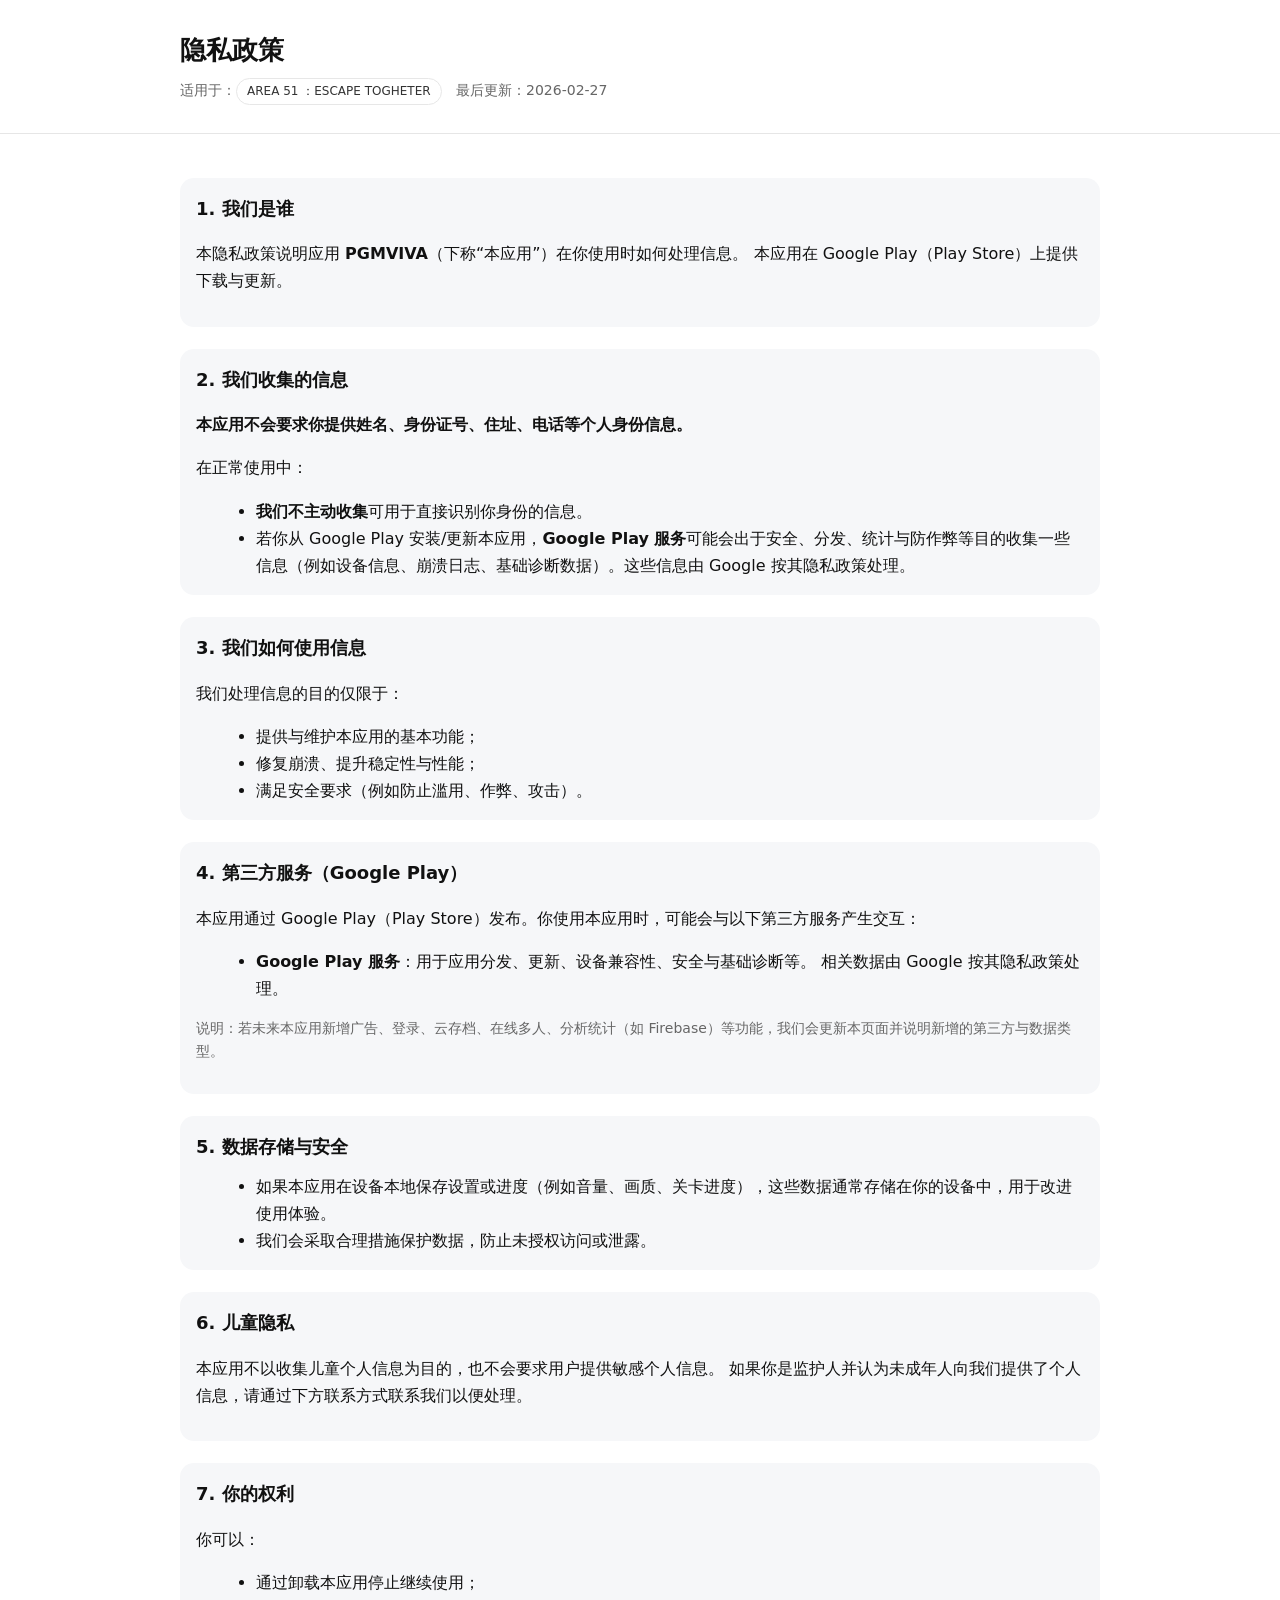
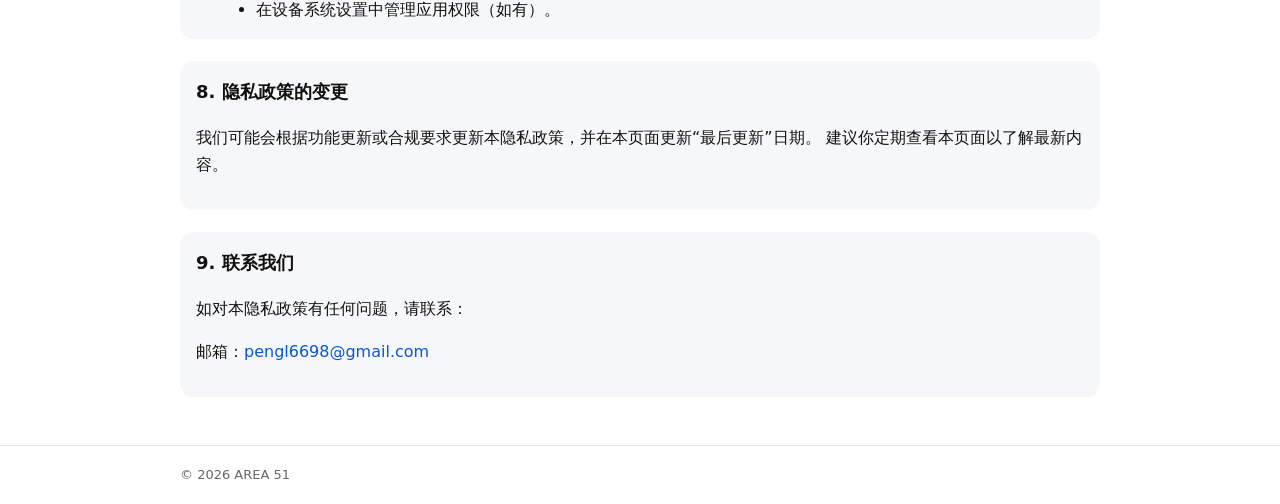
==== index.html @ 6dd810e4 "Update index.html" ====
<!doctype html>
<html lang="zh-CN">
<head>
  <meta charset="utf-8" />
  <meta name="viewport" content="width=device-width,initial-scale=1" />
  <title>隐私政策 - AREA 51</title>
  <meta name="description" content="AREA 51 的隐私政策" />
  <style>
    :root { --fg:#111; --muted:#666; --bg:#fff; --card:#f6f7f9; --link:#0b57d0; }
    body{
      margin:0; background:var(--bg); color:var(--fg);
      font-family:system-ui,-apple-system,Segoe UI,Roboto,Helvetica,Arial,"Noto Sans","PingFang SC","Microsoft YaHei",sans-serif;
      line-height:1.7;
    }
    header{ padding:28px 16px; border-bottom:1px solid #e6e6e6; }
    main{ max-width:920px; margin:0 auto; padding:22px 16px 48px; }
    h1{ margin:0 0 6px; font-size:26px; }
    .sub{ color:var(--muted); font-size:14px; }
    section{ margin-top:22px; padding:16px; background:var(--card); border-radius:14px; }
    h2{ margin:0 0 10px; font-size:18px; }
    ul{ margin:10px 0 0 20px; }
    a{ color:var(--link); text-decoration:none; }
    a:hover{ text-decoration:underline; }
    code{ background:#fff; padding:2px 6px; border-radius:8px; border:1px solid #e7e7e7; }
    footer{ color:var(--muted); font-size:13px; padding:18px 16px; border-top:1px solid #e6e6e6; }
    .pill{ display:inline-block; padding:2px 10px; border-radius:999px; background:#fff; border:1px solid #e7e7e7; font-size:12px; color:#333; }
  </style>
</head>
<body>
  <header>
    <main style="padding:0 16px; max-width:920px;">
      <h1>隐私政策</h1>
      <div class="sub">
        适用于：<span class="pill">AREA 51 ：ESCAPE TOGHETER</span>
        <span style="margin-left:10px;">最后更新：2026-02-27</span>
      </div>
    </main>
  </header>

  <main>
    <section>
      <h2>1. 我们是谁</h2>
      <p>
        本隐私政策说明应用 <strong>PGMVIVA</strong>（下称“本应用”）在你使用时如何处理信息。
        本应用在 Google Play（Play Store）上提供下载与更新。
      </p>
    </section>

    <section>
      <h2>2. 我们收集的信息</h2>
      <p><strong>本应用不会要求你提供姓名、身份证号、住址、电话等个人身份信息。</strong></p>
      <p>在正常使用中：</p>
      <ul>
        <li><strong>我们不主动收集</strong>可用于直接识别你身份的信息。</li>
        <li>若你从 Google Play 安装/更新本应用，<strong>Google Play 服务</strong>可能会出于安全、分发、统计与防作弊等目的收集一些信息（例如设备信息、崩溃日志、基础诊断数据）。这些信息由 Google 按其隐私政策处理。</li>
      </ul>
    </section>

    <section>
      <h2>3. 我们如何使用信息</h2>
      <p>我们处理信息的目的仅限于：</p>
      <ul>
        <li>提供与维护本应用的基本功能；</li>
        <li>修复崩溃、提升稳定性与性能；</li>
        <li>满足安全要求（例如防止滥用、作弊、攻击）。</li>
      </ul>
    </section>

    <section>
      <h2>4. 第三方服务（Google Play）</h2>
      <p>
        本应用通过 Google Play（Play Store）发布。你使用本应用时，可能会与以下第三方服务产生交互：
      </p>
      <ul>
        <li>
          <strong>Google Play 服务</strong>：用于应用分发、更新、设备兼容性、安全与基础诊断等。
          相关数据由 Google 按其隐私政策处理。
        </li>
      </ul>
      <p class="sub">
        说明：若未来本应用新增广告、登录、云存档、在线多人、分析统计（如 Firebase）等功能，我们会更新本页面并说明新增的第三方与数据类型。
      </p>
    </section>

    <section>
      <h2>5. 数据存储与安全</h2>
      <ul>
        <li>如果本应用在设备本地保存设置或进度（例如音量、画质、关卡进度），这些数据通常存储在你的设备中，用于改进使用体验。</li>
        <li>我们会采取合理措施保护数据，防止未授权访问或泄露。</li>
      </ul>
    </section>

    <section>
      <h2>6. 儿童隐私</h2>
      <p>
        本应用不以收集儿童个人信息为目的，也不会要求用户提供敏感个人信息。
        如果你是监护人并认为未成年人向我们提供了个人信息，请通过下方联系方式联系我们以便处理。
      </p>
    </section>

    <section>
      <h2>7. 你的权利</h2>
      <p>你可以：</p>
      <ul>
        <li>通过卸载本应用停止继续使用；</li>
        <li>在设备系统设置中管理应用权限（如有）。</li>
      </ul>
    </section>

    <section>
      <h2>8. 隐私政策的变更</h2>
      <p>
        我们可能会根据功能更新或合规要求更新本隐私政策，并在本页面更新“最后更新”日期。
        建议你定期查看本页面以了解最新内容。
      </p>
    </section>

    <section>
      <h2>9. 联系我们</h2>
      <p>如对本隐私政策有任何问题，请联系：</p>
      <p>
        邮箱：<a href="mailto:pengl6698@gmail.com">pengl6698@gmail.com</a>
      </p>
    </section>
  </main>

  <footer>
    <main style="padding:0 16px; max-width:920px;">
      © <span id="y"></span> AREA 51
    </main>
  </footer>

  <script>
    document.getElementById("y").textContent = new Date().getFullYear();
  </script>
</body>
</html>
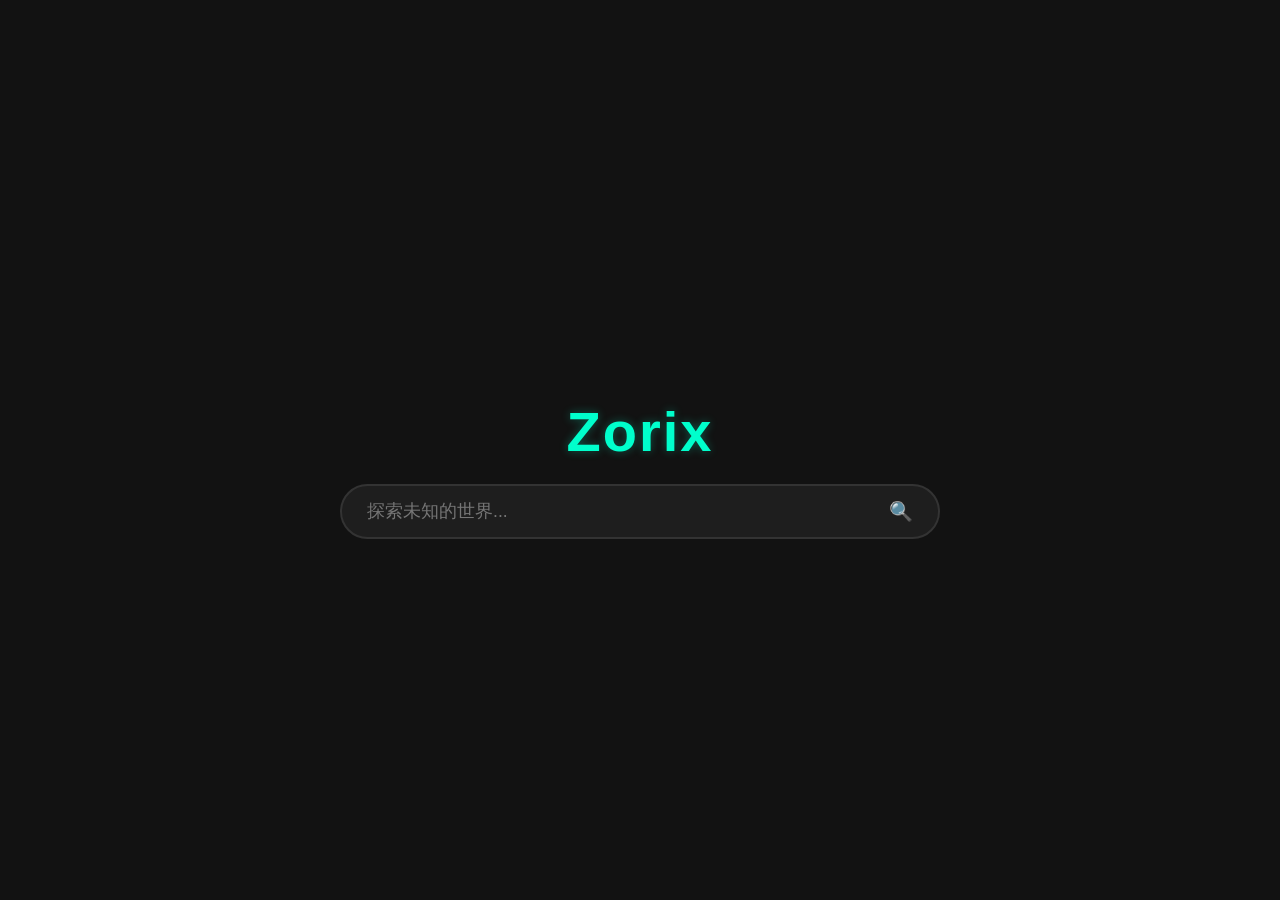
==== commit a09121c1: "cuai ciao" ====
--- a/index.html
+++ b/index.html
@@ -1,137 +1,37 @@
-<!doctype html>
+<!DOCTYPE html>
 <html lang="zh-CN">
 <head>
-  <meta charset="utf-8" />
-  <meta name="viewport" content="width=device-width,initial-scale=1" />
-  <title>隐私政策 - AREA 51</title>
-  <meta name="description" content="AREA 51 的隐私政策" />
-  <style>
-    :root { --fg:#111; --muted:#666; --bg:#fff; --card:#f6f7f9; --link:#0b57d0; }
-    body{
-      margin:0; background:var(--bg); color:var(--fg);
-      font-family:system-ui,-apple-system,Segoe UI,Roboto,Helvetica,Arial,"Noto Sans","PingFang SC","Microsoft YaHei",sans-serif;
-      line-height:1.7;
-    }
-    header{ padding:28px 16px; border-bottom:1px solid #e6e6e6; }
-    main{ max-width:920px; margin:0 auto; padding:22px 16px 48px; }
-    h1{ margin:0 0 6px; font-size:26px; }
-    .sub{ color:var(--muted); font-size:14px; }
-    section{ margin-top:22px; padding:16px; background:var(--card); border-radius:14px; }
-    h2{ margin:0 0 10px; font-size:18px; }
-    ul{ margin:10px 0 0 20px; }
-    a{ color:var(--link); text-decoration:none; }
-    a:hover{ text-decoration:underline; }
-    code{ background:#fff; padding:2px 6px; border-radius:8px; border:1px solid #e7e7e7; }
-    footer{ color:var(--muted); font-size:13px; padding:18px 16px; border-top:1px solid #e6e6e6; }
-    .pill{ display:inline-block; padding:2px 10px; border-radius:999px; background:#fff; border:1px solid #e7e7e7; font-size:12px; color:#333; }
-  </style>
+    <meta charset="UTF-8">
+    <meta name="viewport" content="width=device-width, initial-scale=1.0">
+    <title>Zorix Search</title>
+    <style>
+        body { font-family: 'Segoe UI', Arial, sans-serif; background-color: #121212; color: #e0e0e0; margin: 0; padding: 0; display: flex; flex-direction: column; align-items: center; justify-content: center; min-height: 100vh; }
+        .search-container { text-align: center; width: 100%; max-width: 600px; padding: 20px; }
+        h1 { font-size: 3.5rem; color: #00ffcc; margin-bottom: 20px; letter-spacing: 2px; text-shadow: 0 0 10px rgba(0,255,204,0.3); }
+        .search-box { display: flex; background: #1e1e1e; border: 2px solid #333; border-radius: 30px; padding: 5px 15px; transition: all 0.3s; }
+        .search-box:focus-within { border-color: #00ffcc; box-shadow: 0 0 15px rgba(0,255,204,0.2); }
+        input { flex: 1; background: transparent; border: none; color: white; font-size: 1.1rem; padding: 10px; outline: none; }
+        button { background: transparent; border: none; color: #00ffcc; font-size: 1.2rem; cursor: pointer; padding: 0 10px; }
+        #results { width: 100%; max-width: 800px; margin-top: 30px; padding: 0 20px; display: none; }
+        .result-item { background: #1e1e1e; padding: 15px; border-radius: 8px; margin-bottom: 15px; border-left: 4px solid #00ffcc; }
+        .result-item a { color: #00ffcc; font-size: 1.2rem; text-decoration: none; font-weight: bold; }
+        .result-item a:hover { text-decoration: underline; }
+        .result-item p { color: #aaa; font-size: 0.95rem; margin: 5px 0 0 0; line-height: 1.4; }
+        .searching { color: #aaa; font-style: italic; text-align: center; }
+    </style>
 </head>
 <body>
-  <header>
-    <main style="padding:0 16px; max-width:920px;">
-      <h1>隐私政策</h1>
-      <div class="sub">
-        适用于：<span class="pill">AREA 51 ：ESCAPE TOGHETER</span>
-        <span style="margin-left:10px;">最后更新：2026-02-27</span>
-      </div>
-    </main>
-  </header>
 
-  <main>
-    <section>
-      <h2>1. 我们是谁</h2>
-      <p>
-        本隐私政策说明应用 <strong>PGMVIVA</strong>（下称“本应用”）在你使用时如何处理信息。
-        本应用在 Google Play（Play Store）上提供下载与更新。
-      </p>
-    </section>
+    <div class="search-container" id="main-container">
+        <h1>Zorix</h1>
+        <div class="search-box">
+            <input type="text" id="search-input" placeholder="探索未知的世界..." onkeydown="if(event.key==='Enter') doSearch()">
+            <button onclick="doSearch()">🔍</button>
+        </div>
+    </div>
 
-    <section>
-      <h2>2. 我们收集的信息</h2>
-      <p><strong>本应用不会要求你提供姓名、身份证号、住址、电话等个人身份信息。</strong></p>
-      <p>在正常使用中：</p>
-      <ul>
-        <li><strong>我们不主动收集</strong>可用于直接识别你身份的信息。</li>
-        <li>若你从 Google Play 安装/更新本应用，<strong>Google Play 服务</strong>可能会出于安全、分发、统计与防作弊等目的收集一些信息（例如设备信息、崩溃日志、基础诊断数据）。这些信息由 Google 按其隐私政策处理。</li>
-      </ul>
-    </section>
+    <div id="results"></div>
 
-    <section>
-      <h2>3. 我们如何使用信息</h2>
-      <p>我们处理信息的目的仅限于：</p>
-      <ul>
-        <li>提供与维护本应用的基本功能；</li>
-        <li>修复崩溃、提升稳定性与性能；</li>
-        <li>满足安全要求（例如防止滥用、作弊、攻击）。</li>
-      </ul>
-    </section>
-
-    <section>
-      <h2>4. 第三方服务（Google Play）</h2>
-      <p>
-        本应用通过 Google Play（Play Store）发布。你使用本应用时，可能会与以下第三方服务产生交互：
-      </p>
-      <ul>
-        <li>
-          <strong>Google Play 服务</strong>：用于应用分发、更新、设备兼容性、安全与基础诊断等。
-          相关数据由 Google 按其隐私政策处理。
-        </li>
-      </ul>
-      <p class="sub">
-        说明：若未来本应用新增广告、登录、云存档、在线多人、分析统计（如 Firebase）等功能，我们会更新本页面并说明新增的第三方与数据类型。
-      </p>
-    </section>
-
-    <section>
-      <h2>5. 数据存储与安全</h2>
-      <ul>
-        <li>如果本应用在设备本地保存设置或进度（例如音量、画质、关卡进度），这些数据通常存储在你的设备中，用于改进使用体验。</li>
-        <li>我们会采取合理措施保护数据，防止未授权访问或泄露。</li>
-      </ul>
-    </section>
-
-    <section>
-      <h2>6. 儿童隐私</h2>
-      <p>
-        本应用不以收集儿童个人信息为目的，也不会要求用户提供敏感个人信息。
-        如果你是监护人并认为未成年人向我们提供了个人信息，请通过下方联系方式联系我们以便处理。
-      </p>
-    </section>
-
-    <section>
-      <h2>7. 你的权利</h2>
-      <p>你可以：</p>
-      <ul>
-        <li>通过卸载本应用停止继续使用；</li>
-        <li>在设备系统设置中管理应用权限（如有）。</li>
-      </ul>
-    </section>
-
-    <section>
-      <h2>8. 隐私政策的变更</h2>
-      <p>
-        我们可能会根据功能更新或合规要求更新本隐私政策，并在本页面更新“最后更新”日期。
-        建议你定期查看本页面以了解最新内容。
-      </p>
-    </section>
-
-    <section>
-      <h2>9. 联系我们</h2>
-      <p>如对本隐私政策有任何问题，请联系：</p>
-      <p>
-        邮箱：<a href="mailto:pengl6698@gmail.com">pengl6698@gmail.com</a>
-      </p>
-    </section>
-  </main>
-
-  <footer>
-    <main style="padding:0 16px; max-width:920px;">
-      © <span id="y"></span> AREA 51
-    </main>
-  </footer>
-
-  <script>
-    document.getElementById("y").textContent = new Date().getFullYear();
-  </script>
+    <script src="script.js"></script>
 </body>
 </html>
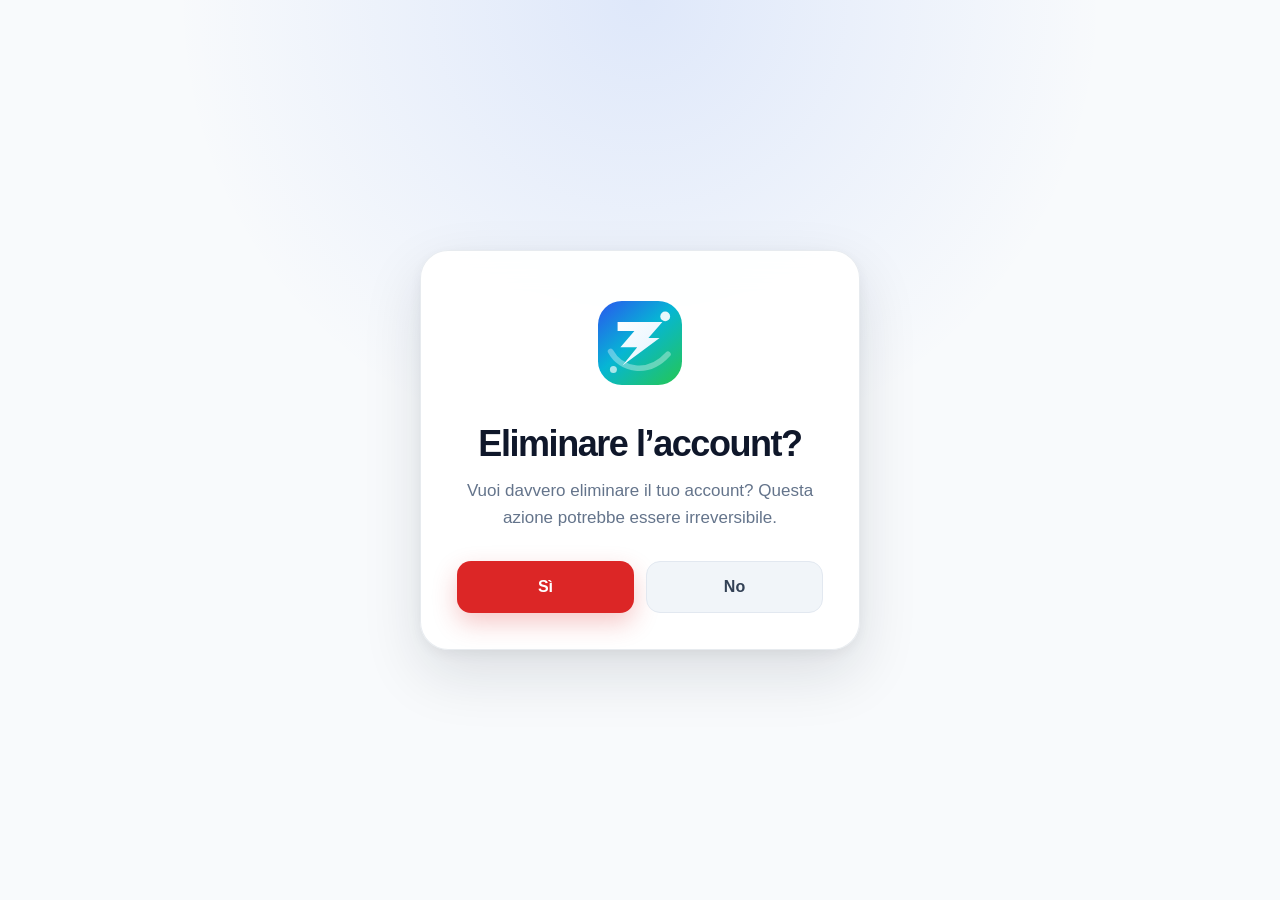
==== commit b14d7c7e: "Add files via upload" ====
--- a/index.html
+++ b/index.html
@@ -1,37 +1,224 @@
-<!DOCTYPE html>
-<html lang="zh-CN">
-<head>
-    <meta charset="UTF-8">
-    <meta name="viewport" content="width=device-width, initial-scale=1.0">
-    <title>Zorix Search</title>
-    <style>
-        body { font-family: 'Segoe UI', Arial, sans-serif; background-color: #121212; color: #e0e0e0; margin: 0; padding: 0; display: flex; flex-direction: column; align-items: center; justify-content: center; min-height: 100vh; }
-        .search-container { text-align: center; width: 100%; max-width: 600px; padding: 20px; }
-        h1 { font-size: 3.5rem; color: #00ffcc; margin-bottom: 20px; letter-spacing: 2px; text-shadow: 0 0 10px rgba(0,255,204,0.3); }
-        .search-box { display: flex; background: #1e1e1e; border: 2px solid #333; border-radius: 30px; padding: 5px 15px; transition: all 0.3s; }
-        .search-box:focus-within { border-color: #00ffcc; box-shadow: 0 0 15px rgba(0,255,204,0.2); }
-        input { flex: 1; background: transparent; border: none; color: white; font-size: 1.1rem; padding: 10px; outline: none; }
-        button { background: transparent; border: none; color: #00ffcc; font-size: 1.2rem; cursor: pointer; padding: 0 10px; }
-        #results { width: 100%; max-width: 800px; margin-top: 30px; padding: 0 20px; display: none; }
-        .result-item { background: #1e1e1e; padding: 15px; border-radius: 8px; margin-bottom: 15px; border-left: 4px solid #00ffcc; }
-        .result-item a { color: #00ffcc; font-size: 1.2rem; text-decoration: none; font-weight: bold; }
-        .result-item a:hover { text-decoration: underline; }
-        .result-item p { color: #aaa; font-size: 0.95rem; margin: 5px 0 0 0; line-height: 1.4; }
-        .searching { color: #aaa; font-style: italic; text-align: center; }
-    </style>
-</head>
-<body>
-
-    <div class="search-container" id="main-container">
-        <h1>Zorix</h1>
-        <div class="search-box">
-            <input type="text" id="search-input" placeholder="探索未知的世界..." onkeydown="if(event.key==='Enter') doSearch()">
-            <button onclick="doSearch()">🔍</button>
-        </div>
-    </div>
-
-    <div id="results"></div>
-
-    <script src="script.js"></script>
-</body>
-</html>
+<!DOCTYPE html>
+<html lang="it">
+<head>
+  <meta charset="UTF-8">
+  <meta name="viewport" content="width=device-width, initial-scale=1.0">
+
+  <title>Elimina account | Zorix</title>
+
+  <style>
+    * {
+      box-sizing: border-box;
+    }
+
+    body {
+      margin: 0;
+      min-height: 100vh;
+      display: flex;
+      align-items: center;
+      justify-content: center;
+      padding: 24px;
+      font-family: Inter, -apple-system, BlinkMacSystemFont, "Segoe UI", sans-serif;
+      color: #0f172a;
+      background:
+        radial-gradient(circle at top, rgba(37, 99, 235, 0.12), transparent 42%),
+        #f8fafc;
+    }
+
+    .card {
+      width: 100%;
+      max-width: 440px;
+      padding: 36px;
+      text-align: center;
+      background: rgba(255, 255, 255, 0.94);
+      border: 1px solid rgba(148, 163, 184, 0.22);
+      border-radius: 28px;
+      box-shadow:
+        0 24px 60px rgba(15, 23, 42, 0.12),
+        0 4px 16px rgba(15, 23, 42, 0.06);
+      backdrop-filter: blur(16px);
+    }
+
+    .logo {
+      display: block;
+      width: 112px;
+      height: 112px;
+      margin: 0 auto 24px;
+    }
+
+    h1 {
+      margin: 0 0 12px;
+      font-size: clamp(28px, 7vw, 36px);
+      line-height: 1.15;
+      letter-spacing: -0.04em;
+    }
+
+    p {
+      margin: 0 0 30px;
+      color: #64748b;
+      font-size: 17px;
+      line-height: 1.6;
+    }
+
+    .buttons {
+      display: grid;
+      grid-template-columns: 1fr 1fr;
+      gap: 12px;
+    }
+
+    .button {
+      display: flex;
+      align-items: center;
+      justify-content: center;
+      min-height: 52px;
+      padding: 14px 20px;
+      border-radius: 14px;
+      font-size: 16px;
+      font-weight: 700;
+      text-decoration: none;
+      transition:
+        transform 0.2s ease,
+        box-shadow 0.2s ease,
+        background 0.2s ease;
+    }
+
+    .button:hover {
+      transform: translateY(-2px);
+    }
+
+    .button:active {
+      transform: translateY(0);
+    }
+
+    .button-danger {
+      color: #ffffff;
+      background: #dc2626;
+      box-shadow: 0 10px 24px rgba(220, 38, 38, 0.25);
+    }
+
+    .button-danger:hover {
+      background: #b91c1c;
+      box-shadow: 0 14px 30px rgba(220, 38, 38, 0.32);
+    }
+
+    .button-secondary {
+      color: #334155;
+      background: #f1f5f9;
+      border: 1px solid #e2e8f0;
+    }
+
+    .button-secondary:hover {
+      background: #e2e8f0;
+    }
+
+    @media (max-width: 480px) {
+      .card {
+        padding: 30px 22px;
+        border-radius: 24px;
+      }
+
+      .buttons {
+        grid-template-columns: 1fr;
+      }
+
+      .button-danger {
+        order: 1;
+      }
+
+      .button-secondary {
+        order: 2;
+      }
+    }
+  </style>
+</head>
+
+<body>
+  <main class="card">
+    <svg
+      class="logo"
+      width="160"
+      height="160"
+      viewBox="0 0 160 160"
+      xmlns="http://www.w3.org/2000/svg"
+      role="img"
+      aria-label="Logo Zorix"
+    >
+      <defs>
+        <linearGradient
+          id="zorixCore"
+          x1="32"
+          y1="24"
+          x2="130"
+          y2="136"
+          gradientUnits="userSpaceOnUse"
+        >
+          <stop offset="0%" stop-color="#2563EB"/>
+          <stop offset="45%" stop-color="#06B6D4"/>
+          <stop offset="100%" stop-color="#22C55E"/>
+        </linearGradient>
+
+        <linearGradient
+          id="zorixZ"
+          x1="45"
+          y1="42"
+          x2="115"
+          y2="118"
+          gradientUnits="userSpaceOnUse"
+        >
+          <stop offset="0%" stop-color="#FFFFFF"/>
+          <stop offset="100%" stop-color="#E0F2FE"/>
+        </linearGradient>
+      </defs>
+
+      <rect
+        x="20"
+        y="20"
+        width="120"
+        height="120"
+        rx="34"
+        fill="url(#zorixCore)"
+      />
+
+      <path
+        d="M48 50H112L92 73H108L55 112L76 86H52L72 63H48Z"
+        fill="url(#zorixZ)"
+      />
+
+      <path
+        d="M38 92C52 118 91 128 120 96"
+        fill="none"
+        stroke="#FFFFFF"
+        stroke-width="8"
+        stroke-linecap="round"
+        opacity="0.35"
+      />
+
+      <circle cx="116" cy="42" r="7" fill="#FFFFFF" opacity="0.9"/>
+      <circle cx="42" cy="118" r="5" fill="#FFFFFF" opacity="0.65"/>
+    </svg>
+
+    <h1>Eliminare l’account?</h1>
+
+    <p>
+      Vuoi davvero eliminare il tuo account?
+      Questa azione potrebbe essere irreversibile.
+    </p>
+
+    <div class="buttons">
+      <a
+        class="button button-danger"
+        href="https://zorix.it/delete-account"
+      >
+        Sì
+      </a>
+
+      <a
+        class="button button-secondary"
+        href="https://zorix.it"
+      >
+        No
+      </a>
+    </div>
+  </main>
+</body>
+</html>
